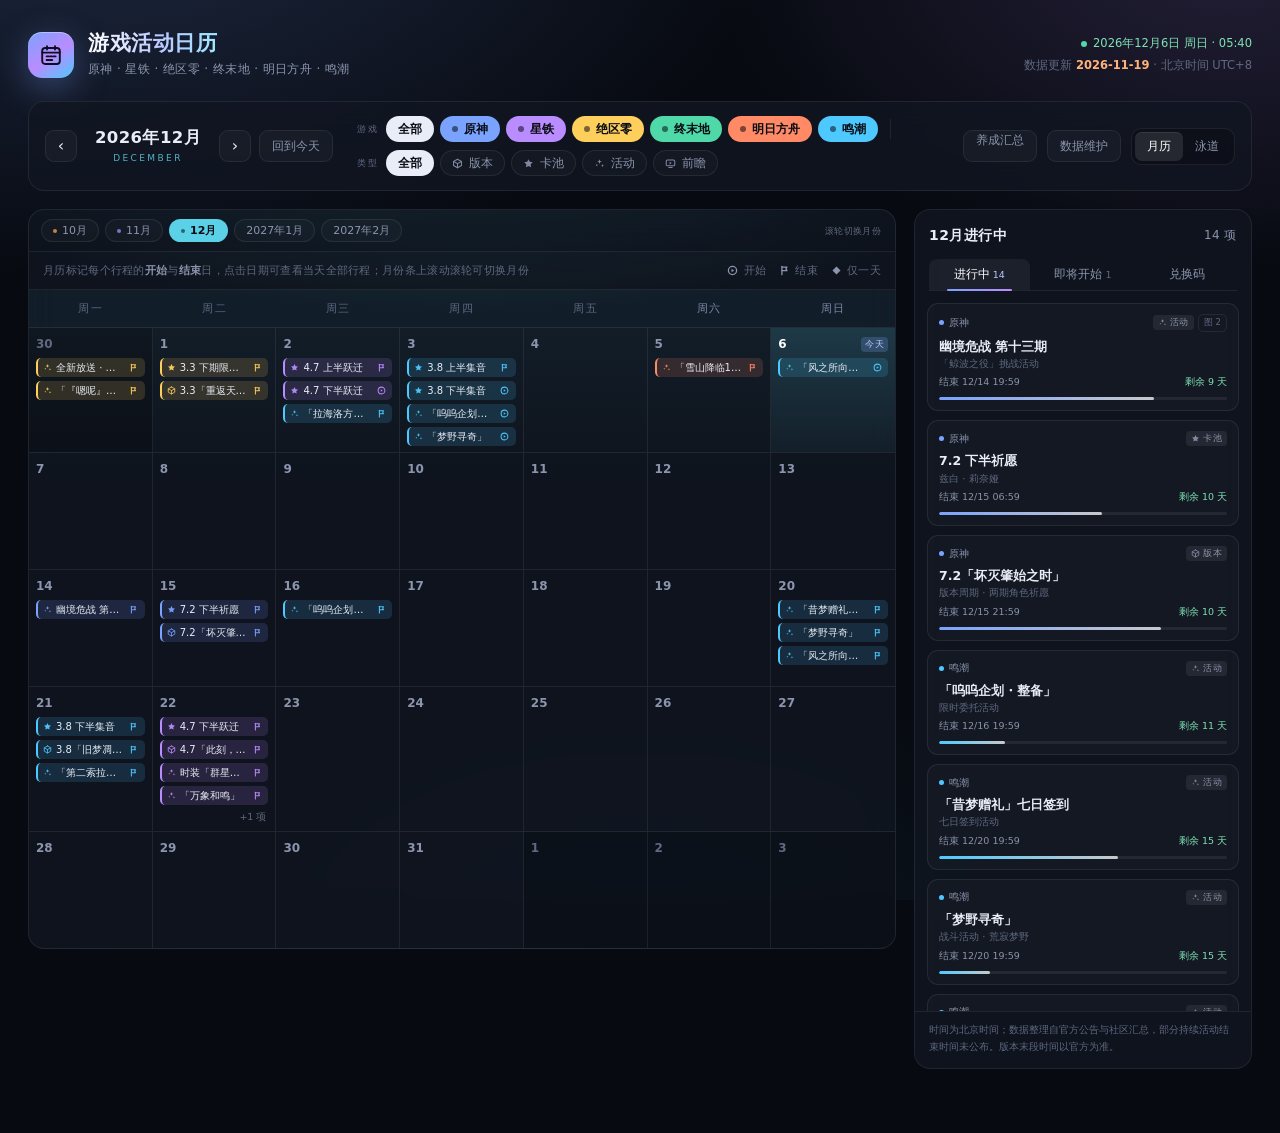
==== web/calendar-desktop.html @ d5825ad3 "养成材料汇总" ====
<!DOCTYPE html>
<html lang="zh-CN">
<head>
<meta charset="UTF-8">
<base href="/">
<meta name="viewport" content="width=device-width, initial-scale=1.0">
<title>游戏活动日历 · 原神 / 星铁 / 绝区零 / 终末地 / 明日方舟 / 鸣潮</title>
<style>
  :root{
    --bg:#070a11;
    --panel:rgba(17,22,34,.78);
    --panel-solid:#0f1420;
    --line:rgba(255,255,255,.075);
    --line-strong:rgba(255,255,255,.14);
    --text:#e9edf7;
    --muted:#8b95ad;
    --dim:#5f6980;
    --accent:#8aa7ff;
    --mt:#8aa7ff;
    --mt-soft:rgba(138,167,255,.16);
    --mt-faint:rgba(138,167,255,.05);
    --radius:16px;
    --font:"Inter","PingFang SC","Microsoft YaHei","Noto Sans SC",system-ui,-apple-system,sans-serif;
    --mono:ui-monospace,SFMono-Regular,Consolas,"Liberation Mono",monospace;
    color-scheme:dark;
  }
  *{box-sizing:border-box}
  html{-webkit-text-size-adjust:100%}
  body{
    margin:0;
    min-height:100vh;
    color:var(--text);
    font-family:var(--font);
    font-size:14px;
    line-height:1.6;
    background:
      radial-gradient(1100px 620px at 8% -12%, rgba(122,162,255,.20), transparent 62%),
      radial-gradient(900px 560px at 96% -6%, rgba(185,140,255,.16), transparent 58%),
      radial-gradient(800px 520px at 50% 108%, rgba(78,201,255,.08), transparent 60%),
      var(--bg);
    background-attachment:fixed;
  }
  button{font-family:inherit}
  ::selection{background:rgba(122,162,255,.35)}
  ::-webkit-scrollbar{width:8px;height:8px}
  ::-webkit-scrollbar-thumb{background:rgba(255,255,255,.12);border-radius:8px}
  ::-webkit-scrollbar-track{background:transparent}

  .app{max-width:1560px;margin:0 auto;padding:30px 28px 64px}

  /* ---------- header ---------- */
  .top{display:flex;align-items:center;justify-content:space-between;gap:24px;margin-bottom:22px;flex-wrap:wrap}
  .brand{display:flex;align-items:center;gap:14px}
  .logo{
    width:46px;height:46px;border-radius:14px;flex:none;
    background:linear-gradient(145deg,#7aa2ff,#b98cff 52%,#4ec9ff);
    display:grid;place-items:center;
    box-shadow:0 10px 34px rgba(122,162,255,.34), inset 0 1px 0 rgba(255,255,255,.35);
  }
  .logo svg{width:24px;height:24px;display:block}
  h1{font-size:21px;margin:0;font-weight:700;letter-spacing:.6px;line-height:1.25}
  h1 span{
    background:linear-gradient(90deg,#fff,#b9c8ff 55%,#9ee6ff);
    -webkit-background-clip:text;background-clip:text;color:transparent;
  }
  .brand-sub{font-size:12px;color:var(--muted);margin-top:4px;letter-spacing:.4px}
  .top-meta{font-size:11.5px;color:var(--dim);text-align:right;line-height:1.9}
  .top-meta b{color:var(--muted);font-weight:600}
  .top-meta b.stale{color:#ffb27a}
  .top-meta .live{display:inline-flex;align-items:center;gap:6px;color:#7fe3b4}
  .pulse{width:6px;height:6px;border-radius:50%;background:#4fd9a8;box-shadow:0 0 0 0 rgba(79,217,168,.7);animation:pulse 2s infinite}
  @keyframes pulse{
    0%{box-shadow:0 0 0 0 rgba(79,217,168,.55)}
    70%{box-shadow:0 0 0 7px rgba(79,217,168,0)}
    100%{box-shadow:0 0 0 0 rgba(79,217,168,0)}
  }

  /* ---------- toolbar ---------- */
  .toolbar{
    background:var(--panel);border:1px solid var(--line);border-radius:var(--radius);
    padding:14px 16px;margin-bottom:18px;
    display:flex;align-items:center;gap:16px 22px;flex-wrap:wrap;
    backdrop-filter:blur(16px);-webkit-backdrop-filter:blur(16px);
  }
  .month-nav{display:flex;align-items:center;gap:8px}
  .nav-btn{
    width:32px;height:32px;border-radius:9px;border:1px solid var(--line);
    background:rgba(255,255,255,.03);color:var(--text);font-size:16px;line-height:1;
    cursor:pointer;display:grid;place-items:center;transition:.18s;
  }
  .nav-btn:hover{background:rgba(255,255,255,.08);border-color:var(--line-strong)}
  .month-label{min-width:126px;text-align:center;line-height:1.2}
  .month-label strong{display:block;font-size:16.5px;letter-spacing:.4px}
  .month-label span{font-size:9px;letter-spacing:2.4px;color:var(--mt);opacity:.85}
  .btn-ghost{
    height:32px;padding:0 12px;border-radius:9px;border:1px solid var(--line);
    background:rgba(255,255,255,.03);color:var(--muted);font-size:12px;cursor:pointer;transition:.18s;
  }
  .btn-ghost:hover{color:var(--text);border-color:var(--line-strong)}

  .filters{display:flex;align-items:center;gap:8px;flex-wrap:wrap;flex:1;min-width:300px}
  .filter-group{display:flex;align-items:center;gap:6px;flex-wrap:wrap}
  .filter-sep{width:1px;height:20px;background:var(--line);margin:0 4px}
  .group-label{font-size:9px;letter-spacing:1.6px;color:var(--dim);padding:0 2px}
  .chip-btn{
    display:inline-flex;align-items:center;gap:6px;
    padding:6px 11px;border-radius:999px;border:1px solid var(--line);
    background:rgba(255,255,255,.025);color:var(--muted);
    font-size:12px;line-height:1;cursor:pointer;transition:.18s;white-space:nowrap;
  }
  .chip-btn:hover{color:var(--text);border-color:var(--line-strong);background:rgba(255,255,255,.05)}
  .chip-btn.on{color:#0a0d14;background:var(--c,#dfe6ff);border-color:transparent;font-weight:600}
  .chip-btn.on .gdot{background:#0a0d14;opacity:.55}
  .gdot{width:6px;height:6px;border-radius:50%;background:var(--c,#8aa7ff);flex:none}
  .chip-btn.plain.on{background:#e9edf7;color:#0a0d14}
  .chip-btn .ticon{font-size:11px;opacity:.9}

  .seg{display:flex;padding:3px;border-radius:10px;border:1px solid var(--line);background:rgba(0,0,0,.22)}
  .seg button{
    border:0;background:transparent;color:var(--muted);font-size:12px;
    padding:6px 12px;border-radius:7px;cursor:pointer;transition:.18s;white-space:nowrap;
  }
  .seg button:hover{color:var(--text)}
  .seg button.on{background:rgba(255,255,255,.1);color:#fff;box-shadow:inset 0 1px 0 rgba(255,255,255,.08)}
  .toolbar-right{display:flex;align-items:center;gap:10px;margin-left:auto}
  .local-dot{width:6px;height:6px;border-radius:50%;background:#ffb27a;margin-left:6px;display:inline-block;box-shadow:0 0 0 2px rgba(255,178,122,.16)}

  /* ---------- layout ---------- */
  main{display:grid;grid-template-columns:minmax(0,1fr) 338px;gap:18px;align-items:start}
  .board{
    background:
      radial-gradient(900px 340px at 50% -18%, var(--mt-soft), transparent 72%),
      var(--panel);
    border:1px solid var(--line);border-radius:var(--radius);
    overflow:hidden;backdrop-filter:blur(16px);-webkit-backdrop-filter:blur(16px);
  }
  .month-strip{
    display:flex;align-items:center;gap:6px;padding:9px 12px;
    border-bottom:1px solid var(--line);background:rgba(0,0,0,.12);
    overflow-x:auto;
  }
  .mstrip-btn{
    display:inline-flex;align-items:center;gap:5px;flex:none;
    padding:5px 11px;border-radius:999px;border:1px solid var(--line);
    background:rgba(255,255,255,.025);color:var(--muted);
    font-size:11px;line-height:1;cursor:pointer;transition:.18s;white-space:nowrap;
  }
  .mstrip-btn:hover{color:var(--text);border-color:var(--line-strong);background:rgba(255,255,255,.06)}
  .mstrip-btn.on{background:var(--mc);border-color:transparent;color:#0a0d14;font-weight:600}
  .mstrip-dot{width:4px;height:4px;border-radius:50%;background:var(--mc);flex:none;opacity:.75}
  .mstrip-btn.on .mstrip-dot{background:#0a0d14;opacity:.55}
  .mstrip-hint{margin-left:auto;padding:0 2px;font-size:9px;color:var(--dim);white-space:nowrap;flex:none;letter-spacing:.3px}
  @keyframes calInRight{from{opacity:.55;transform:translateX(100%)}to{opacity:1;transform:translateX(0)}}
  @keyframes calInLeft{from{opacity:.55;transform:translateX(-100%)}to{opacity:1;transform:translateX(0)}}
  .anim-right{animation:calInRight .32s cubic-bezier(.2,.8,.3,1)}
  .anim-left{animation:calInLeft .32s cubic-bezier(.2,.8,.3,1)}
  .view-stage{position:relative;overflow:hidden}
  .view-ghost{
    position:absolute;top:0;left:0;width:100%;pointer-events:none;z-index:3;
    background:#0f1420;will-change:transform,opacity;
    transition:transform .32s cubic-bezier(.2,.8,.3,1),opacity .32s ease;
  }
  @media (prefers-reduced-motion: reduce){.anim-right,.anim-left{animation:none}.view-ghost{display:none}}
  .board-hint{
    display:flex;align-items:center;justify-content:space-between;gap:12px;
    padding:10px 14px;border-bottom:1px solid var(--line);
    font-size:10.5px;color:var(--dim);letter-spacing:.3px;flex-wrap:wrap;
  }
  .board-hint b{color:var(--muted);font-weight:600}
  .board-hint .keys{display:flex;gap:12px;flex-wrap:wrap}
  .hint-key{display:inline-flex;align-items:center;gap:5px}
  .legend-ico{display:inline-flex;align-items:center;justify-content:center;width:12px;height:12px;color:var(--muted)}
  .legend-ico svg{width:11px;height:11px;display:block;fill:none;stroke:currentColor;stroke-width:1.4;stroke-linecap:round;stroke-linejoin:round}
  .ticon{display:inline-flex;align-items:center;justify-content:center;flex:none;font-style:normal}
  .ticon svg{width:1em;height:1em;display:block;fill:none;stroke:currentColor;stroke-width:1.5;stroke-linecap:round;stroke-linejoin:round}

  /* ---------- month view ---------- */
  .weekdays{display:grid;grid-template-columns:repeat(7,1fr);border-bottom:1px solid var(--line);background:var(--mt-faint)}
  .weekdays div{padding:10px 0;text-align:center;font-size:10.5px;letter-spacing:1.6px;color:var(--dim)}
  .weekdays div.we{color:#7c8aa8}
  .weeks{display:flex;flex-direction:column;background:linear-gradient(180deg,var(--mt-faint),transparent 160px)}
  .week{display:grid;grid-template-columns:repeat(7,1fr);border-bottom:1px solid var(--line)}
  .week:last-child{border-bottom:0}
  .day{
    min-height:116px;padding:7px 7px 6px;border-right:1px solid var(--line);
    display:flex;flex-direction:column;gap:4px;cursor:pointer;transition:background .16s;
    position:relative;min-width:0;
  }
  .day:nth-child(7n){border-right:0}
  .day:hover{background:rgba(255,255,255,.028)}
  .day.out{background:rgba(0,0,0,.2)}
  .day.out .daynum b{color:var(--dim)}
  .day.today{background:linear-gradient(180deg,var(--mt-soft),var(--mt-faint))}
  .daynum{display:flex;align-items:center;justify-content:space-between;gap:4px;min-height:16px}
  .daynum b{font-size:12px;font-weight:600;color:var(--muted);font-variant-numeric:tabular-nums}
  .day.today .daynum b{color:#fff}
  .today-tag{
    font-size:8.5px;font-style:normal;padding:1px 4px;border-radius:4px;
    background:rgba(122,162,255,.22);color:#b9c8ff;letter-spacing:.5px;
  }
  .day.out .today-tag{display:none}
  .mchip{
    display:flex;align-items:center;gap:4px;width:100%;min-width:0;
    padding:2px 5px;border-radius:5px;border:0;border-left:2px solid var(--c);
    background:var(--cbg);color:var(--text);
    font-size:10px;line-height:1.5;text-align:left;cursor:pointer;
    transition:filter .15s, transform .15s;
  }
  .mchip:hover{filter:brightness(1.3)}
  .mchip .ticon{font-size:9px;color:var(--c);opacity:.95}
  .mchip .txt{overflow:hidden;text-overflow:ellipsis;white-space:nowrap;flex:1;min-width:0}
  .mchip .edge{
    display:inline-flex;align-items:center;justify-content:center;flex:none;
    width:12px;height:12px;color:var(--c);opacity:.95;
  }
  .mchip .edge svg{width:9px;height:9px;display:block;fill:none;stroke:currentColor;stroke-width:1.4;stroke-linecap:round;stroke-linejoin:round}
  .more{font-size:9.5px;color:var(--dim);text-align:right;margin-top:auto;padding-right:2px}

  /* ---------- lane view（跨月连续时间轴） ---------- */
  .lane-topbar{display:flex;align-items:center;gap:10px;padding:9px 12px 9px 130px;border-bottom:1px solid var(--line);background:rgba(0,0,0,.14)}
  .lane-topbar-label{font-size:9px;color:var(--dim);letter-spacing:.5px;white-space:nowrap}
  .lane-scrollbar{position:relative;flex:1;height:8px;border-radius:4px;background:rgba(255,255,255,.07);cursor:pointer;min-width:60px}
  .lane-scrollbar-thumb{position:absolute;top:0;height:8px;border-radius:4px;background:var(--mt);opacity:.7;cursor:grab;touch-action:none}
  .lane-scrollbar-thumb:hover{opacity:1}
  .lane-scrollbar-thumb.dragging{cursor:grabbing;opacity:1}
  .lane-scroll{overflow-x:auto;overflow-y:hidden;overscroll-behavior-x:contain;scrollbar-width:none;-ms-overflow-style:none}
  .lane-scroll::-webkit-scrollbar{height:0;display:none}
  .lane-canvas{--label-w:118px;min-width:calc(var(--label-w) + var(--days) * 13px)}
  .lane-head,.lane-row{display:grid;grid-template-columns:var(--label-w) 1fr}
  .lane-head{border-bottom:1px solid var(--line);border-top:2px solid var(--mt);background:linear-gradient(180deg,var(--mt-soft),rgba(10,14,22,.55) 78%)}
  .lane-head-label{
    position:sticky;left:0;z-index:6;display:flex;flex-direction:column;justify-content:center;gap:1px;
    padding:0 12px;font-size:10px;letter-spacing:1.2px;color:var(--dim);
    border-right:1px solid var(--line);
    background:linear-gradient(90deg,var(--mt-soft),rgba(15,20,32,0) 80%),#0f1420;
  }
  .lane-head-label span{font-size:11px;color:var(--mt);font-weight:600;letter-spacing:.4px}
  .lane-head-label small{font-size:8.5px;color:var(--dim);letter-spacing:1.2px}
  .lane-head-main{min-width:0}
  .lane-months{display:grid;height:23px;border-bottom:1px solid var(--line)}
  .lane-month-seg{
    display:flex;align-items:center;padding:0 5px;overflow:hidden;white-space:nowrap;
    font-size:9px;color:var(--mc);border-left:2px solid var(--mc);letter-spacing:.4px;
  }
  .lane-month-seg:first-child{border-left:0}
  .lane-days{display:grid;height:23px}
  .lane-days div{
    display:flex;align-items:center;justify-content:center;
    border-left:1px solid rgba(255,255,255,.03);font-variant-numeric:tabular-nums;
    font-size:8px;color:var(--muted);
  }
  .lane-days div.we{background:rgba(255,255,255,.025)}
  .lane-days div.today{background:var(--mt-soft);color:#fff;font-weight:600}
  .lane-days div.month-first{border-left:1px solid rgba(255,255,255,.16)}
  .lane-row{border-bottom:1px solid var(--line)}
  .lane-row:last-child{border-bottom:0}
  .lane-label{
    position:sticky;left:0;z-index:5;display:flex;align-items:center;gap:7px;padding:0 12px;
    border-right:1px solid var(--line);min-height:44px;
    background:linear-gradient(90deg,var(--mt-soft),rgba(15,20,32,0) 80%),#0f1420;
  }
  .lane-label i{width:3px;height:18px;border-radius:3px;background:var(--c);flex:none}
  .lane-label span{font-size:11.5px;font-weight:600;color:var(--text);line-height:1.3}
  .lane-label small{display:block;font-size:9px;color:var(--dim);font-weight:400}
  .lane-track{
    position:relative;
    background-color:var(--mt-faint);
    background-image:var(--band),linear-gradient(to right,rgba(255,255,255,.04) 1px,transparent 1px);
    background-size:100% 100%,calc(100% / var(--n)) 100%;
    background-repeat:no-repeat,repeat;
    min-height:44px;
  }
  .lane-bar{
    position:absolute;height:21px;border-radius:5px;
    display:flex;align-items:center;gap:5px;padding:0 7px;overflow:hidden;
    font-size:10px;line-height:1;white-space:nowrap;cursor:pointer;
    border:1px solid var(--c);background:var(--cbg);color:var(--text);
    transition:filter .15s,box-shadow .15s;
  }
  .lane-bar:hover{filter:brightness(1.25);box-shadow:0 0 0 1px var(--c)}
  .lane-bar .txt{overflow:hidden;text-overflow:ellipsis}
  .lane-bar .ticon{font-size:10px;color:var(--c);opacity:.95}
  .lane-bar .arr{font-size:9px;color:var(--c);flex:none}
  .lane-bar.clip-l{border-top-left-radius:0;border-bottom-left-radius:0;border-left-style:dashed}
  .lane-bar.clip-r{border-top-right-radius:0;border-bottom-right-radius:0;border-right-style:dashed}
  .lane-today{position:absolute;top:0;bottom:0;width:1px;background:rgba(255,140,140,.55);pointer-events:none;z-index:1}
  .lane-empty{padding:46px 20px;text-align:center;color:var(--dim);font-size:12px}
  .lane-empty-sm{position:absolute;inset:0;display:flex;align-items:center;justify-content:center;font-size:10px;color:var(--dim);pointer-events:none}

  /* ---------- sidebar ---------- */
  .side{
    background:var(--panel);border:1px solid var(--line);border-radius:var(--radius);
    display:flex;flex-direction:column;position:sticky;top:18px;
    max-height:calc(100vh - 40px);overflow:hidden;
    backdrop-filter:blur(16px);-webkit-backdrop-filter:blur(16px);
  }
  .side-head{padding:14px 14px 0}
  .side-title{display:flex;align-items:center;justify-content:space-between;font-size:12px;color:var(--muted);letter-spacing:.5px}
  .side-title b{color:var(--text);font-size:14px}
  .side-tabs{display:flex;gap:3px;margin-top:12px;border-bottom:1px solid var(--line)}
  .side-tab{
    flex:1;padding:8px 4px;border:0;background:none;color:var(--muted);font-size:11.5px;
    cursor:pointer;position:relative;border-radius:8px 8px 0 0;transition:.16s;white-space:nowrap;
  }
  .side-tab:hover{color:var(--text)}
  .side-tab.on{color:#fff;background:rgba(255,255,255,.055)}
  .side-tab.on::after{
    content:"";position:absolute;left:18%;right:18%;bottom:-1px;height:2px;
    background:linear-gradient(90deg,#7aa2ff,#b98cff);border-radius:2px;
  }
  .side-tab em{font-style:normal;font-size:9.5px;color:var(--dim);margin-left:3px}
  .side-tab.on em{color:#b9c8ff}
  .side-body{padding:12px;overflow-y:auto;flex:1;display:flex;flex-direction:column;gap:9px;min-height:120px}
  .side-empty{padding:34px 10px;text-align:center;color:var(--dim);font-size:11.5px;line-height:1.9}

  .ev-card{
    display:block;width:100%;text-align:left;cursor:pointer;
    padding:10px 11px;border-radius:11px;border:1px solid var(--line);
    background:rgba(255,255,255,.022);transition:.16s;color:var(--text);
  }
  .ev-card:hover{background:rgba(255,255,255,.055);border-color:var(--line-strong);transform:translateY(-1px)}
  .ev-top{display:flex;align-items:center;justify-content:space-between;gap:8px}
  .ev-tags{display:flex;align-items:center;gap:4px}
  .img-chip{font-size:8.5px;color:var(--dim);border:1px solid var(--line);padding:2px 5px;border-radius:5px;white-space:nowrap}
  .gtag{display:inline-flex;align-items:center;gap:5px;font-size:10px;color:var(--muted);letter-spacing:.2px}
  .gtag i{width:5px;height:5px;border-radius:50%;background:var(--c);flex:none}
  .tbadge{
    display:inline-flex;align-items:center;gap:3px;
    font-size:9px;padding:1px 5px;border-radius:4px;
    background:rgba(255,255,255,.07);color:var(--muted);flex:none;letter-spacing:.5px;
  }
  .tbadge .ticon{font-size:9px;opacity:.9}
  .ev-card h4{margin:6px 0 5px;font-size:12.5px;font-weight:600;line-height:1.45}
  .ev-card h4 small{display:block;font-size:10px;color:var(--dim);font-weight:400;margin-top:1px;white-space:nowrap;overflow:hidden;text-overflow:ellipsis}
  .ev-meta{display:flex;align-items:center;justify-content:space-between;gap:8px;font-size:9.5px;color:var(--dim);font-variant-numeric:tabular-nums}
  .ev-meta .left{color:var(--muted)}
  .ev-meta .rest{color:#ffb27a}
  .ev-meta .rest.live{color:#7fe3b4}
  .progress{height:3px;border-radius:3px;background:rgba(255,255,255,.07);margin-top:8px;overflow:hidden}
  .progress i{display:block;height:100%;border-radius:3px;background:linear-gradient(90deg,var(--c),rgba(255,255,255,.75))}
  .progress.open i{width:100%;background:repeating-linear-gradient(90deg,var(--c) 0 6px,transparent 6px 11px);opacity:.75}
  .up-next{font-size:9.5px;color:#9fd8ff;margin-top:7px;display:flex;align-items:center;gap:4px}

  .code-card{border:1px solid var(--line);border-radius:11px;padding:10px 11px;background:rgba(255,255,255,.022)}
  .code-top{display:flex;align-items:center;justify-content:space-between;gap:8px;font-size:9.5px;color:var(--dim)}
  .status{font-size:9px;padding:1px 5px;border-radius:4px;letter-spacing:.3px}
  .status.ok{background:rgba(79,217,168,.14);color:#7fe3b4}
  .status.off{background:rgba(255,255,255,.055);color:var(--dim)}
  .status.warn{background:rgba(255,178,122,.14);color:#ffb27a}
  .code-val{
    display:flex;align-items:center;justify-content:space-between;gap:8px;margin:7px 0 4px;
    font-family:var(--mono);font-size:13px;color:#fff;letter-spacing:.4px;word-break:break-all;
  }
  .copy{
    flex:none;border:1px solid var(--line);background:rgba(255,255,255,.04);color:var(--muted);
    font-size:9.5px;padding:2px 7px;border-radius:5px;cursor:pointer;font-family:var(--font);
    transition:.16s;letter-spacing:.4px;
  }
  .copy:hover{color:#fff;border-color:var(--line-strong);background:rgba(255,255,255,.09)}
  .copy.done{color:#7fe3b4;border-color:rgba(79,217,168,.4)}
  .code-reward{font-size:9.5px;color:var(--dim);line-height:1.6}
  .code-from{display:block;margin-top:2px;opacity:.7}
  .code-group-title,.archive-title{
    display:flex;align-items:center;gap:6px;margin:1px 2px;
    font-size:9.5px;letter-spacing:1.2px;color:var(--dim);
  }
  .code-group-title span,.archive-title span{color:var(--muted);font-size:9px}
  .code-group-title::after,.archive-title::after{content:"";height:1px;flex:1;background:var(--line)}
  .archive-title{margin-top:12px;color:#a08a74}
  .code-hint{font-size:9px;color:var(--dim);line-height:1.7;padding:8px 2px 0;margin-top:2px;border-top:1px dashed rgba(255,255,255,.06)}
  .side-foot{padding:10px 14px 13px;border-top:1px solid var(--line);font-size:9.5px;color:var(--dim);line-height:1.75}

  /* ---------- modal ---------- */
  .modal{
    position:fixed;inset:0;z-index:80;display:none;place-items:center;padding:24px;
    background:rgba(3,6,12,.68);backdrop-filter:blur(7px);-webkit-backdrop-filter:blur(7px);
  }
  .modal.open{display:grid;animation:fade .18s ease}
  @keyframes fade{from{opacity:0}to{opacity:1}}
  .modal-card{
    width:min(580px,100%);max-height:84vh;overflow-y:auto;
    background:linear-gradient(180deg,#121826,#0d121c);
    border:1px solid rgba(255,255,255,.1);border-radius:18px;padding:24px;
    box-shadow:0 30px 90px rgba(0,0,0,.65);animation:pop .22s cubic-bezier(.2,.8,.3,1);
    position:relative;
  }
  @keyframes pop{from{transform:translateY(12px) scale(.985);opacity:0}to{transform:none;opacity:1}}
  .modal-card.wide{width:min(780px,100%)}
  .modal-close{
    position:absolute;top:14px;right:14px;width:30px;height:30px;border-radius:8px;
    border:1px solid var(--line);background:rgba(255,255,255,.03);color:var(--muted);
    font-size:16px;cursor:pointer;display:grid;place-items:center;line-height:1;transition:.16s;
  }
  .modal-close:hover{color:#fff;background:rgba(255,255,255,.09)}
  .d-eyebrow{display:flex;align-items:center;gap:8px;flex-wrap:wrap;margin-bottom:10px;padding-right:36px}
  .gpill{
    display:inline-flex;align-items:center;gap:5px;padding:3px 9px;border-radius:999px;
    font-size:10.5px;color:var(--c);background:var(--cbg);border:1px solid var(--c);font-weight:600;
  }
  .gpill i{width:5px;height:5px;border-radius:50%;background:var(--c)}
  .d-title{font-size:21px;font-weight:700;line-height:1.35;margin:0 0 6px;letter-spacing:.3px}
  .d-sub{font-size:12.5px;color:var(--muted);line-height:1.6}
  .d-times{
    display:grid;grid-template-columns:1fr 1fr;gap:1px;margin:18px 0 4px;
    background:var(--line);border:1px solid var(--line);border-radius:12px;overflow:hidden;
  }
  .d-time{background:rgba(255,255,255,.028);padding:11px 13px}
  .d-time label{display:block;font-size:9px;letter-spacing:1.6px;color:var(--dim);margin-bottom:4px}
  .d-time div{font-size:12.5px;color:var(--text);font-variant-numeric:tabular-nums}
  .d-time div small{color:var(--muted);font-size:10px;margin-left:4px}
  .d-count{font-size:10px;color:var(--dim);margin-top:8px}
  .section-title{font-size:9.5px;letter-spacing:1.8px;color:var(--dim);margin:20px 0 9px;display:flex;align-items:center;gap:8px}
  .section-title::after{content:"";height:1px;flex:1;background:var(--line)}
  .banner-chips{display:flex;flex-wrap:wrap;gap:6px}
  .bchip{
    padding:5px 9px;border-radius:8px;background:rgba(255,255,255,.045);
    border:1px solid var(--line);font-size:11.5px;line-height:1.4;
  }
  .bchip small{color:var(--dim);margin-left:5px;font-size:9.5px}
  .d-note{font-size:12px;color:var(--muted);line-height:1.85;background:rgba(255,255,255,.022);border-left:2px solid rgba(255,255,255,.12);padding:9px 12px;border-radius:0 8px 8px 0}
  .d-bullets{margin:0;padding-left:16px;font-size:12px;color:var(--muted);line-height:1.9}
  .d-bullets li::marker{color:var(--dim)}
  .d-image{display:block;border-radius:10px;overflow:hidden;border:1px solid var(--line);background:#0a0e17;cursor:zoom-in}
  .d-image img{display:block;width:100%;height:auto;max-height:470px;object-fit:contain;background:#0a0e17}
  .d-image-cap{font-size:9.5px;color:var(--dim);margin-top:5px}
  .d-gallery{display:flex;gap:6px;margin-top:7px;overflow-x:auto;padding-bottom:2px}
  .d-gallery a{flex:none;width:76px;height:76px;border-radius:7px;overflow:hidden;border:1px solid var(--line);background:#0a0e17}
  .d-gallery img{width:100%;height:100%;object-fit:cover;display:block}
  .lightbox{position:fixed;inset:0;z-index:300;display:none;align-items:center;justify-content:center;flex-direction:column;gap:12px;padding:24px;background:rgba(3,6,12,.94);backdrop-filter:blur(6px)}
  .lightbox.open{display:flex}
  .lightbox img{max-width:94vw;max-height:82vh;border-radius:10px;box-shadow:0 20px 80px rgba(0,0,0,.6);background:#0a0e17}
  .lb-close{position:fixed;top:16px;right:18px;width:34px;height:34px;border-radius:8px;border:1px solid var(--line);background:rgba(255,255,255,.06);color:#fff;font-size:20px;line-height:1;cursor:pointer}
  .lb-open{font-size:11px;color:#9fb4e8;text-decoration:none;border-bottom:1px dashed rgba(159,180,232,.4)}
  body.lb-lock{overflow:hidden}
  .d-code-list{display:flex;flex-direction:column;gap:7px}
  .d-source{display:inline-flex;align-items:center;gap:5px;margin-top:18px;font-size:10.5px;color:#9fb4e8;text-decoration:none;border-bottom:1px dashed rgba(159,180,232,.4);padding-bottom:1px}
  .d-source:hover{color:#cfd9ff}

  .day-list{display:flex;flex-direction:column;gap:7px}
  .day-item{
    display:flex;align-items:center;gap:10px;padding:9px 11px;border-radius:9px;
    border:1px solid var(--line);background:rgba(255,255,255,.022);cursor:pointer;transition:.15s;
  }
  .day-item:hover{background:rgba(255,255,255,.06);border-color:var(--line-strong)}
  .day-item i{width:3px;align-self:stretch;border-radius:3px;background:var(--c);flex:none}
  .day-item .di-main{flex:1;min-width:0}
  .day-item .di-main b{display:block;font-size:12px;font-weight:600;white-space:nowrap;overflow:hidden;text-overflow:ellipsis}
  .day-item .di-main span{font-size:9.5px;color:var(--dim)}
  .day-item .di-type{display:inline-flex;align-items:center;gap:3px;font-size:9px;color:var(--muted);background:rgba(255,255,255,.06);padding:1px 5px;border-radius:4px;flex:none}
  .day-item .di-type .ticon{font-size:8px;opacity:.9}

  /* ---------- admin ---------- */
  .admin-stats{display:flex;flex-wrap:wrap;gap:5px 14px;margin-top:13px;font-size:10.5px;color:var(--dim)}
  .admin-stats span{position:relative;padding-left:9px}
  .admin-stats span::before{content:"";position:absolute;left:0;top:50%;width:3px;height:3px;border-radius:50%;background:rgba(255,255,255,.22);transform:translateY(-50%)}
  .admin-actions{display:flex;gap:7px;flex-wrap:wrap;margin-top:14px}
  .btn{
    height:30px;padding:0 12px;border-radius:8px;border:1px solid var(--line);
    background:rgba(255,255,255,.04);color:var(--muted);font-size:11.5px;cursor:pointer;
    display:inline-flex;align-items:center;gap:5px;transition:.16s;white-space:nowrap;
  }
  .btn:hover{color:#fff;border-color:var(--line-strong);background:rgba(255,255,255,.08)}
  .btn.primary{background:linear-gradient(135deg,#8aa7ff,#b98cff);border-color:transparent;color:#0a0d14;font-weight:600}
  .btn.primary:hover{filter:brightness(1.08);color:#0a0d14}
  .btn.danger{color:#ff9c9c}
  .btn.danger:hover{border-color:rgba(255,120,120,.35);background:rgba(255,90,90,.08)}
  .iconbtn{
    flex:none;height:24px;padding:0 8px;border-radius:6px;border:1px solid var(--line);
    background:rgba(255,255,255,.03);color:var(--muted);font-size:9.5px;cursor:pointer;transition:.15s;
  }
  .iconbtn:hover{color:#fff;background:rgba(255,255,255,.09);border-color:var(--line-strong)}
  .iconbtn.danger:hover{color:#ffb0b0;border-color:rgba(255,120,120,.3)}
  .adot{width:3px;align-self:stretch;min-height:28px;border-radius:3px;background:var(--c);flex:none}
  .admin-list{
    display:flex;flex-direction:column;gap:4px;max-height:40vh;overflow-y:auto;margin-top:8px;
    padding:6px;border:1px solid var(--line);border-radius:10px;background:rgba(0,0,0,.18);
  }
  .admin-item{display:flex;align-items:center;gap:9px;padding:7px 8px;border-radius:7px;transition:.14s}
  .admin-item:hover{background:rgba(255,255,255,.04)}
  .ai-main{flex:1;min-width:0}
  .ai-main b{display:block;font-size:11.5px;font-weight:600;white-space:nowrap;overflow:hidden;text-overflow:ellipsis}
  .ai-main span{display:block;font-size:9.5px;color:var(--dim);margin-top:1px;white-space:nowrap;overflow:hidden;text-overflow:ellipsis}
  .form-grid{display:grid;grid-template-columns:1fr 1fr;gap:11px 12px}
  .field{display:flex;flex-direction:column;gap:5px;min-width:0}
  .field.full{grid-column:1/-1}
  .field label{font-size:9px;letter-spacing:1.2px;color:var(--dim)}
  .field input,.field select,.field textarea{
    width:100%;background:rgba(0,0,0,.28);border:1px solid var(--line);border-radius:8px;
    color:var(--text);padding:8px 10px;font-size:12px;font-family:inherit;outline:none;transition:.16s;
  }
  .field textarea{min-height:54px;resize:vertical;line-height:1.6}
  .field input:focus,.field select:focus,.field textarea:focus{border-color:rgba(122,162,255,.6);box-shadow:0 0 0 2px rgba(122,162,255,.12)}
  .field input::placeholder,.field textarea::placeholder{color:#4d566b}
  .form-actions{display:flex;justify-content:flex-end;gap:8px;margin-top:16px}

  .hidden{display:none!important}

  @media (max-width:1180px){
    main{grid-template-columns:minmax(0,1fr)}
    .side{position:static;max-height:none}
    .side-body{max-height:420px}
  }
  @media (max-width:820px){
    .app{padding:20px 14px 48px}
    h1{font-size:18px}
    .top-meta{display:none}
    .toolbar{padding:12px;gap:12px}
    .month-nav{width:100%;justify-content:space-between}
    .month-label{min-width:0}
    .filters{min-width:0;width:100%}
    .filter-sep{display:none}
    .toolbar-right{margin-left:0;width:100%;justify-content:space-between}
    .form-grid{grid-template-columns:1fr}
    .day{min-height:92px;padding:5px 4px}
    .mchip{font-size:9px;padding:2px 4px}
    .weekdays div{font-size:9.5px;letter-spacing:1px}
    .lane-canvas{--label-w:86px}
    .lane-topbar{padding-left:98px}
    .lane-topbar-label{display:none}
    .lane-label,.lane-head-label{padding:0 8px}
    .lane-label span{font-size:10px}
    .lane-label small{display:none}
    .lane-month-seg{font-size:8px}
    .lane-bar{font-size:9px;padding:0 4px}
    .d-times{grid-template-columns:1fr}
    .modal{padding:12px}
    .modal-card{padding:20px}
  }
</style>
</head>
<body>
<div class="app">

  <header class="top">
    <div class="brand">
      <div class="logo" aria-hidden="true">
        <svg viewBox="0 0 24 24" fill="none" stroke="#0b1020" stroke-width="1.9" stroke-linecap="round" stroke-linejoin="round">
          <rect x="3.2" y="5" width="17.6" height="16" rx="3"></rect>
          <path d="M3.2 9.6h17.6"></path>
          <path d="M8 3.2v3.4M16 3.2v3.4"></path>
          <path d="M7.6 13.4h2.2M11 13.4h2.2M14.4 13.4h2.2M7.6 17h2.2M11 17h2.2"></path>
        </svg>
      </div>
      <div>
        <h1><span>游戏活动日历</span></h1>
        <div class="brand-sub">原神 · 星铁 · 绝区零 · 终末地 · 明日方舟 · 鸣潮</div>
      </div>
    </div>
    <div class="top-meta">
      <div class="live"><span class="pulse"></span><span id="nowText">—</span></div>
      <div>数据更新 <b id="dataUpdated">—</b> · 北京时间 UTC+8</div>
    </div>
  </header>

  <section class="toolbar">
    <div class="month-nav">
      <button class="nav-btn" id="prevMonth" title="上个月" aria-label="上个月">‹</button>
      <div class="month-label">
        <strong id="monthTitle">2026年11月</strong>
        <span id="monthEn">NOVEMBER</span>
      </div>
      <button class="nav-btn" id="nextMonth" title="下个月" aria-label="下个月">›</button>
      <button class="btn-ghost" id="todayBtn">回到今天</button>
    </div>

    <div class="filters">
      <div class="filter-group" id="gameFilter"></div>
      <div class="filter-sep"></div>
      <div class="filter-group" id="typeFilter"></div>
    </div>

    <div class="toolbar-right">
      <a class="btn-ghost" href="/growth" style="text-decoration:none">养成汇总</a>
      <button class="btn-ghost" id="adminBtn">数据维护<i class="local-dot hidden" id="localDot"></i></button>
      <div class="seg" id="viewToggle">
        <button data-view="month" class="on">月历</button>
        <button data-view="lane">泳道</button>
      </div>
    </div>
  </section>

  <main>
    <section class="board">
      <div class="month-strip" id="monthStrip"></div>
      <div class="board-hint">
        <span id="boardHint">月历标记每个行程的<b>开始</b>与<b>结束</b>日，点击日期可查看当天全部行程</span>
        <span class="keys">
          <span class="hint-key"><i class="legend-ico" data-marker="start"></i>开始</span>
          <span class="hint-key"><i class="legend-ico" data-marker="end"></i>结束</span>
          <span class="hint-key"><i class="legend-ico" data-marker="single"></i>仅一天</span>
        </span>
      </div>
      <div class="view-stage" id="viewStage">
      <div id="monthView">
        <div class="weekdays">
          <div>周一</div><div>周二</div><div>周三</div><div>周四</div><div>周五</div><div class="we">周六</div><div class="we">周日</div>
        </div>
        <div class="weeks" id="weeks"></div>
      </div>
      <div id="laneView" class="hidden"></div>
      </div>
    </section>

    <aside class="side">
      <div class="side-head">
        <div class="side-title">
          <b id="sideTitle">进行中</b>
          <span id="sideCount"></span>
        </div>
        <div class="side-tabs" id="sideTabs">
          <button class="side-tab on" data-tab="ongoing">进行中<em id="tabOngoing"></em></button>
          <button class="side-tab" data-tab="upcoming">即将开始<em id="tabUpcoming"></em></button>
          <button class="side-tab" data-tab="codes">兑换码</button>
        </div>
      </div>
      <div class="side-body" id="sideBody"></div>
      <div class="side-foot">
        时间为北京时间；数据整理自官方公告与社区汇总，部分持续活动结束时间未公布。版本末段时间以官方为准。
      </div>
    </aside>
  </main>
</div>

<div class="modal" id="modal" role="dialog" aria-modal="true">
  <div class="modal-card" id="modalCard"></div>
</div>

<div class="lightbox" id="lightbox">
  <button class="lb-close" id="lbClose" aria-label="关闭">×</button>
  <img id="lbImg" alt="官方活动图">
  <a class="lb-open" id="lbOpen" target="_blank" rel="noopener">在新标签页查看原图 ↗</a>
</div>

<script src="/data.js"></script>
<script src="/web/js/calendar-desktop.js"></script>
</body>
</html>
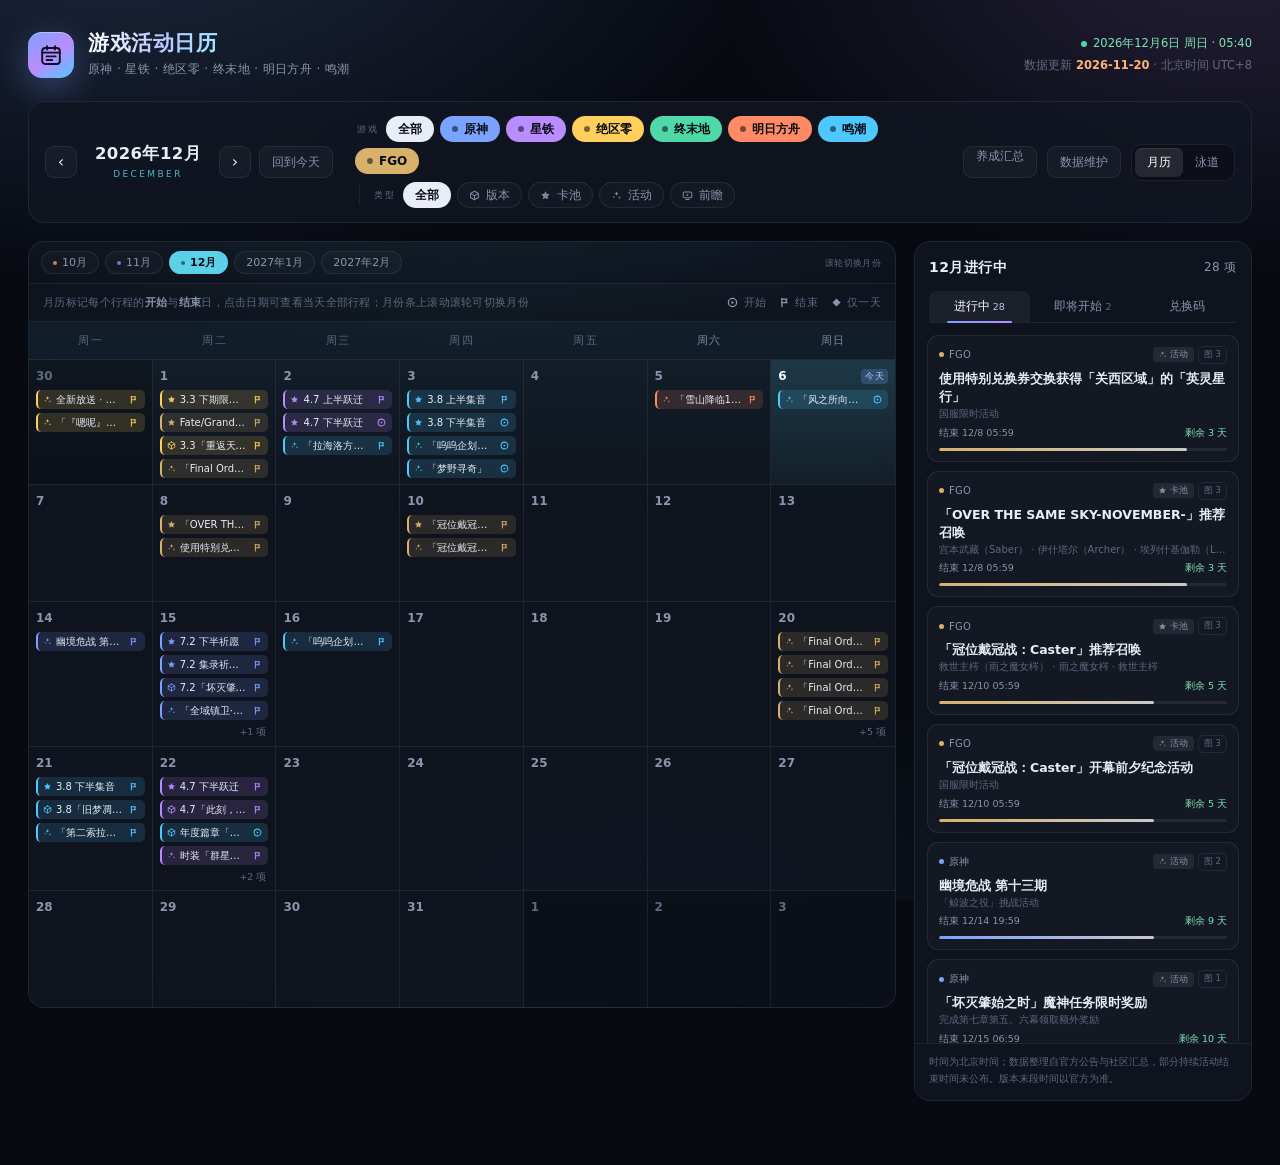
==== commit 92f527e1: "fgo" ====
--- a/web/calendar-desktop.html
+++ b/web/calendar-desktop.html
@@ -4,7 +4,7 @@
 <meta charset="UTF-8">
 <base href="/">
 <meta name="viewport" content="width=device-width, initial-scale=1.0">
-<title>游戏活动日历 · 原神 / 星铁 / 绝区零 / 终末地 / 明日方舟 / 鸣潮</title>
+<title>游戏活动日历 · 原神 / 星铁 / 绝区零 / 终末地 / 明日方舟 / 鸣潮 / FGO</title>
 <style>
   :root{
     --bg:#070a11;
